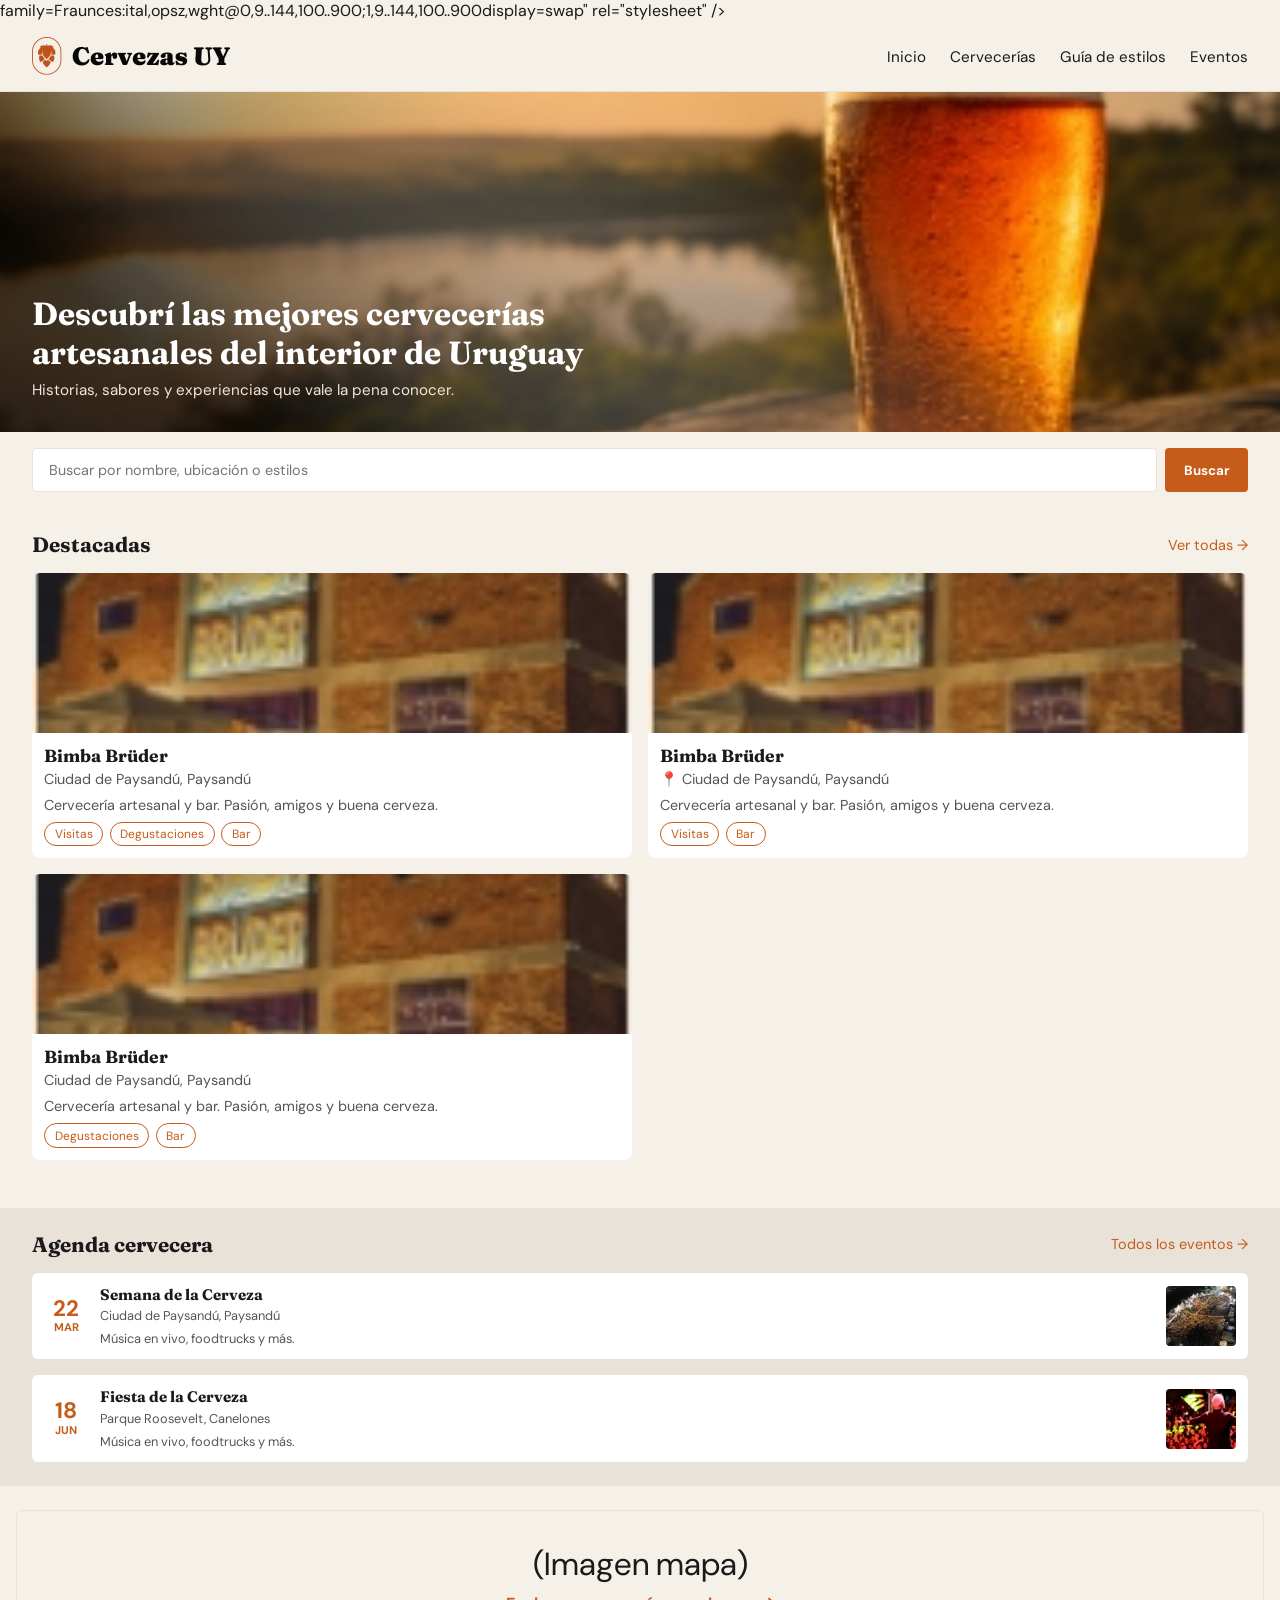
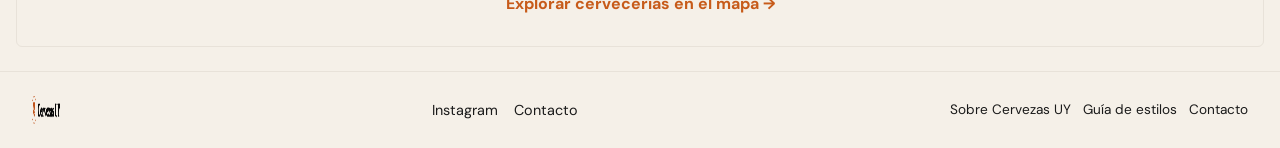
==== index.html @ 3a839fa4 "Add files via upload" ====
<!DOCTYPE html>
<html lang="es">
  <head>
    <meta charset="UTF-8" />
    <meta name="viewport" content="width=device-width, initial-scale=1, shrink-to-fit=no" />
    <title>Cervezas UY</title>
    <link href="css/estilos.css" rel="stylesheet" />
    <link href="https://fonts.googleapis.com/css2?family=DM+Sans:ital,opsz,wght@0,9..40,100..1000;1,9..40,100..1000<link href="https://fonts.googleapis.com/css2?family=Playfair+Display:wght@700&family=Lato:wght@400;700&display=swap" rel="stylesheet" />family=Fraunces:ital,opsz,wght@0,9..144,100..900;1,9..144,100..900<link href="https://fonts.googleapis.com/css2?family=Playfair+Display:wght@700&family=Lato:wght@400;700&display=swap" rel="stylesheet" />display=swap" rel="stylesheet" />
  </head>
  <body>

    <header>
      <div id="logo">
        <img src="imagenes/logo.png" alt="Logo Cervezas UY" />
      </div>
      <nav>
        <ul>
          <li><a href="index.html">Inicio</a></li>
          <li><a href="cervecerias.html">Cervecerías</a></li>
          <li><a href="guia.html">Guía de estilos</a></li>
          <li><a href="eventos.html">Eventos</a></li>
        </ul>
      </nav>
    </header>

    <main>

      <section class="hero">
        <div class="hero-texto">
          <h1>Descubrí las mejores cervecerías artesanales del interior de Uruguay</h1>
          <p>Historias, sabores y experiencias que vale la pena conocer.</p>
        </div>
      </section>

      <section class="buscador">
        <input type="text" placeholder="Buscar por nombre, ubicación o estilos" />
        <button type="button">Buscar</button>
      </section>

      <section class="destacadas">
        <div class="seccion-titulo">
          <h2>Destacadas</h2>
          <a href="cervecerias.html">Ver todas →</a>
        </div>

        <div class="grilla-cervecerias">

          <article class="tarjeta">
            <figure>
              <img src="imagenes/bimba_bruder.jpg" alt="Bimba Brüder" />
            </figure>
            <div class="tarjeta-info">
              <h3>Bimba Brüder</h3>
              <p class="ubicacion">Ciudad de Paysandú, Paysandú</p>
              <p>Cervecería artesanal y bar. Pasión, amigos y buena cerveza.</p>
              <div class="etiquetas">
                <span>Visitas</span>
                <span>Degustaciones</span>
                <span>Bar</span>
              </div>
            </div>
          </article>

          <article class="tarjeta">
            <figure>
              <img src="imagenes/bimba_bruder.jpg" alt="Bimba Brüder" />
            </figure>
            <div class="tarjeta-info">
              <h3>Bimba Brüder</h3>
              <p class="ubicacion">📍 Ciudad de Paysandú, Paysandú</p>
              <p>Cervecería artesanal y bar. Pasión, amigos y buena cerveza.</p>
              <div class="etiquetas">
                <span>Visitas</span>
                <span>Bar</span>
              </div>
            </div>
          </article>

          <article class="tarjeta">
            <figure>
              <img src="imagenes/bimba_bruder.jpg" alt="Bimba Brüder" />
            </figure>
            <div class="tarjeta-info">
              <h3>Bimba Brüder</h3>
              <p class="ubicacion">Ciudad de Paysandú, Paysandú</p>
              <p>Cervecería artesanal y bar. Pasión, amigos y buena cerveza.</p>
              <div class="etiquetas">
                <span>Degustaciones</span>
                <span>Bar</span>
              </div>
            </div>
          </article>

        </div>
      </section>

      <section class="agenda">
        <div class="seccion-titulo">
          <h2>Agenda cervecera</h2>
          <a href="eventos.html">Todos los eventos →</a>
        </div>

        <div class="lista-eventos">

          <article class="evento">
            <div class="evento-fecha">
              <span class="dia">22</span>
              <span class="mes">MAR</span>
            </div>
            <div class="evento-info">
              <h3>Semana de la Cerveza</h3>
              <p class="ubicacion">Ciudad de Paysandú, Paysandú</p>
              <p>Música en vivo, foodtrucks y más.</p>
            </div>
            <figure>
              <img src="imagenes/evento_semana.jpg" alt="Semana de la Cerveza" />
            </figure>
          </article>

          <article class="evento">
            <div class="evento-fecha">
              <span class="dia">18</span>
              <span class="mes">JUN</span>
            </div>
            <div class="evento-info">
              <h3>Fiesta de la Cerveza</h3>
              <p class="ubicacion"> Parque Roosevelt, Canelones</p>
              <p>Música en vivo, foodtrucks y más.</p>
            </div>
            <figure>
              <img src="imagenes/evento_fiesta.jpg" alt="Fiesta de la Cerveza" />
            </figure>
          </article>

        </div>
      </section>

      <section class="mapa-promo">
        <span>(Imagen mapa)</span>
        <a href="#">Explorar cervecerías en el mapa →</a>
      </section>

    </main>

    <footer>
      <div id="logo-footer">
        <img src="imagenes/logo.png" alt="Logo Cervezas UY" />
      </div>
      <div class="footer-redes">
        <a href="#">Instagram</a>
        <a href="#">Contacto</a>
      </div>
      <nav class="footer-nav">
        <a href="#">Sobre Cervezas UY</a>
        <a href="guia.html">Guía de estilos</a>
        <a href="#">Contacto</a>
      </nav>
    </footer>

  </body>
</html>
---- css/estilos.css ----
@charset "utf-8";

@import url('https://fonts.googleapis.com/css2?family=DM+Sans:ital,opsz,wght@0,9..40,100..1000;1,9..40,100..1000&family=Fraunces:ital,opsz,wght@0,9..144,100..900;1,9..144,100..900&display=swap');


* {
  box-sizing: border-box;
  margin: 0;
  padding: 0;
  border: 0;
}


:root {
  --crema: #f5f0e8;
  --naranja: #c75b1a;
  --negro: #1a1a1a;
  --gris-claro: #e8e2d9;
  --gris-texto: #555555;
  --fuente-titulo: 'Fraunces', serif;
  --fuente-cuerpo: 'DM Sans', sans-serif;
}


body {
  font-family: var(--fuente-cuerpo);
  background-color: var(--crema);
  color: var(--negro);
  font-size: 1rem;
}

img {
  max-width: 100%;
  height: auto;
  display: block;
}

a {
  color: var(--naranja);
  text-decoration: none;
}

ul {
  list-style: none;
}

h1, h2, h3 {
  font-family: var(--fuente-titulo);
}


header {
  background-color: var(--crema);
  padding: 1rem;
  display: flex;
  justify-content: space-between;
  align-items: center;
  border-bottom: 1px solid var(--gris-claro);
}

#logo {
  display: flex;
  align-items: center;
}

#logo img {
  width: 198px;
  height: 38px;
}


nav ul {
  display: none;
}



.hero {
  background-image: url('../imagenes/hero_inicio.jpg');
  background-size: cover;
  background-position: center;
  min-height: 240px;
  display: flex;
  align-items: flex-end;
  padding: 1.5rem;
}

.hero-texto h1 {
  font-size: 1.5rem;
  color: #fff;
  margin-bottom: 0.5rem;
}

.hero-texto p {
  color: #f0e8d8;
  font-size: 0.95rem;
}


.buscador {
  display: flex;
  gap: 0.5rem;
  padding: 1rem;
}

.buscador input {
  flex: 1;
  padding: 0.75rem 1rem;
  border: 1px solid var(--gris-claro);
  border-radius: 4px;
  font-family: var(--fuente-cuerpo);
  font-size: 0.9rem;
  background-color: #fff;
}

.buscador button {
  background-color: var(--naranja);
  color: #fff;
  padding: 0.75rem 1.2rem;
  border-radius: 4px;
  font-family: var(--fuente-cuerpo);
  font-weight: 700;
  cursor: pointer;
}


.seccion-titulo {
  display: flex;
  justify-content: space-between;
  align-items: center;
  margin-bottom: 1rem;
  padding: 0 1rem;
}

.seccion-titulo h2 {
  font-size: 1.3rem;
}

.seccion-titulo a {
  font-size: 0.9rem;
  color: var(--naranja);
}


.destacadas {
  padding: 1.5rem 0;
}

.grilla-cervecerias {
  display: flex;
  flex-direction: column;
  gap: 1rem;
  padding: 0 1rem;
}

.tarjeta {
  background-color: #fff;
  border-radius: 8px;
  overflow: hidden;
}

.tarjeta figure img {
  width: 100%;
  height: 160px;
  object-fit: cover;
}

.tarjeta-info {
  padding: 0.75rem;
}

.tarjeta-info h3 {
  font-size: 1.1rem;
  margin-bottom: 0.25rem;
}

.ubicacion {
  font-size: 0.85rem;
  color: var(--gris-texto);
  margin-bottom: 0.4rem;
}

.tarjeta-info p {
  font-size: 0.9rem;
  color: var(--gris-texto);
  margin-bottom: 0.5rem;
}



.etiquetas {
  display: flex;
  flex-wrap: wrap;
  gap: 0.4rem;
}

.etiquetas span {
  border: 1px solid var(--naranja);
  color: var(--naranja);
  font-size: 0.75rem;
  padding: 0.2rem 0.6rem;
  border-radius: 20px;
}


.agenda {
  background-color: var(--gris-claro);
  padding: 1.5rem 0;
  margin: 1.5rem 0;
}

.lista-eventos {
  display: flex;
  flex-direction: column;
  gap: 1rem;
  padding: 0 1rem;
}

.evento {
  display: flex;
  align-items: center;
  gap: 0.75rem;
  background-color: #fff;
  border-radius: 6px;
  padding: 0.75rem;
}

.evento-fecha {
  display: flex;
  flex-direction: column;
  align-items: center;
  min-width: 44px;
}

.evento-fecha .dia {
  font-size: 1.4rem;
  font-weight: 700;
  color: var(--naranja);
  line-height: 1;
}

.evento-fecha .mes {
  font-size: 0.7rem;
  color: var(--naranja);
  font-weight: 700;
}

.evento-info {
  flex: 1;
}

.evento-info h3 {
  font-size: 0.95rem;
  margin-bottom: 0.2rem;
}

.evento-info p {
  font-size: 0.8rem;
  color: var(--gris-texto);
}

.evento figure {
  width: 70px;
  flex-shrink: 0;
}

.evento figure img {
  width: 70px;
  height: 60px;
  object-fit: cover;
  border-radius: 4px;
}


.mapa-promo {
  text-align: center;
  padding: 2rem 1rem;
  border: 1px solid var(--gris-claro);
  margin: 0 1rem 1.5rem;
  border-radius: 6px;
}

.mapa-promo span {
  display: block;
  font-size: 2rem;
  margin-bottom: 0.5rem;
}

.mapa-promo a {
  font-size: 1rem;
  font-weight: 700;
}


.hero-interno figure img {
  width: 100%;
  height: 180px;
  object-fit: cover;
}

.listado {
  padding: 1.5rem 1rem;
}

.listado h2 {
  font-size: 1.3rem;
  margin-bottom: 1rem;
}

.lista-cervecerias {
  display: flex;
  flex-direction: column;
  gap: 0.75rem;
}

.tarjeta-lista {
  display: flex;
  align-items: center;
  gap: 0.75rem;
  background-color: #fff;
  border-radius: 6px;
  padding: 0.75rem;
  color: var(--negro);
}

.tarjeta-lista figure {
  width: 90px;
  flex-shrink: 0;
}

.tarjeta-lista figure img {
  width: 90px;
  height: 70px;
  object-fit: cover;
  border-radius: 4px;
}

.tarjeta-lista .tarjeta-info {
  flex: 1;
  padding: 0;
}

.flecha {
  font-size: 1.5rem;
  color: var(--gris-texto);
}

.paginacion {
  display: flex;
  justify-content: space-between;
  margin-top: 1.5rem;
  font-size: 0.9rem;
}


.hero-ficha figure img {
  width: 100%;
  height: 200px;
  object-fit: cover;
}

.ficha-contenido {
  padding: 1.5rem 1rem;
  display: flex;
  flex-direction: column;
  gap: 2rem;
}

.ficha-titulo h1 {
  font-size: 1.6rem;
  margin-bottom: 0.4rem;
}

.ficha-historia p {
  font-size: 0.95rem;
  color: var(--gris-texto);
  margin-bottom: 0.75rem;
  line-height: 1.6;
}

.ficha-servicios {
  display: grid;
  grid-template-columns: 1fr 1fr 1fr;
  gap: 0.5rem;
  background-color: var(--gris-claro);
  padding: 1rem;
  border-radius: 6px;
  text-align: center;
}

.servicio span {
  font-size: 1.5rem;
  display: block;
  margin-bottom: 0.3rem;
}

.servicio p {
  font-size: 0.8rem;
  color: var(--gris-texto);
}

.ficha-estilos h2,
.ficha-contacto h2,
.ficha-galeria h2,
.ficha-historia h2 {
  font-size: 1.1rem;
  margin-bottom: 0.75rem;
}

.contacto-grid {
  display: flex;
  flex-direction: column;
  gap: 1rem;
}

.mapa img {
  width: 100%;
  height: 140px;
  object-fit: cover;
  border-radius: 6px;
}

.datos-contacto {
  display: flex;
  flex-direction: column;
  gap: 0.5rem;
  font-size: 0.9rem;
}

/* GRID en la galería de fotos */
.galeria-grid {
  display: grid;
  grid-template-columns: 1fr 1fr 1fr;
  gap: 0.4rem;
}

.galeria-grid figure img {
  width: 100%;
  height: 90px;
  object-fit: cover;
  border-radius: 4px;
}


.hero-guia {
  position: relative;
}

.hero-guia figure img {
  width: 100%;
  height: 200px;
  object-fit: cover;
}

.hero-guia-texto {
  background-color: rgba(0,0,0,0.55);
  padding: 1.2rem;
  position: absolute;
  bottom: 0;
  left: 0;
  right: 0;
}

.hero-guia-texto h1 {
  color: #fff;
  font-size: 1.4rem;
  margin-bottom: 0.3rem;
}

.hero-guia-texto p {
  color: #f0e8d8;
  font-size: 0.9rem;
}

.intro-guia {
  padding: 1rem;
}

.intro-box {
  display: flex;
  gap: 0.75rem;
  align-items: flex-start;
  background-color: var(--gris-claro);
  padding: 1rem;
  border-radius: 6px;
  border-left: 3px solid var(--naranja);
}

.intro-box span {
  font-size: 1.5rem;
}

.intro-box p {
  font-size: 0.9rem;
  color: var(--gris-texto);
  line-height: 1.5;
}

.lista-estilos {
  padding: 0 1rem;
  display: flex;
  flex-direction: column;
  gap: 1.5rem;
}

.estilo {
  display: flex;
  gap: 0.75rem;
  align-items: flex-start;
}

.estilo figure {
  width: 80px;
  flex-shrink: 0;
}

.estilo figure img {
  width: 80px;
  height: 80px;
  object-fit: cover;
  border-radius: 50%;
}

.estilo-info h2 {
  font-size: 1rem;
  margin-bottom: 0.2rem;
}

.estilo-subtitulo {
  color: var(--naranja);
  font-size: 0.8rem;
  margin-bottom: 0.4rem;
}

.estilo-info p {
  font-size: 0.85rem;
  color: var(--gris-texto);
  line-height: 1.5;
  margin-bottom: 0.4rem;
}

.indicadores {
  background-color: var(--naranja);
  padding: 0.4rem 0.75rem;
  border-radius: 4px;
  display: flex;
  gap: 1rem;
}

.indicadores span {
  color: #fff;
  font-size: 0.75rem;
}

.cierre-guia {
  text-align: center;
  padding: 2rem 1rem;
  border: 1px solid var(--gris-claro);
  margin: 1.5rem 1rem;
  border-radius: 6px;
  font-weight: 700;
  font-size: 1rem;
}


.hero-eventos {
  position: relative;
}

.hero-eventos figure img {
  width: 100%;
  height: 200px;
  object-fit: cover;
}

.hero-eventos-texto {
  background-color: rgba(0,0,0,0.5);
  padding: 1.2rem;
  position: absolute;
  bottom: 0;
  left: 0;
  right: 0;
}

.hero-eventos-texto h1 {
  color: #fff;
  font-size: 1.4rem;
  margin-bottom: 0.3rem;
}

.hero-eventos-texto p {
  color: #f0e8d8;
  font-size: 0.9rem;
}

.filtros {
  display: flex;
  gap: 0.5rem;
  padding: 1rem;
  flex-wrap: wrap;
}

.filtro {
  border: 1px solid var(--negro);
  background-color: transparent;
  padding: 0.4rem 1rem;
  border-radius: 20px;
  font-family: var(--fuente-cuerpo);
  font-size: 0.85rem;
  cursor: pointer;
}

.filtro.activo {
  background-color: var(--naranja);
  color: #fff;
  border-color: var(--naranja);
}

.agenda-eventos {
  padding: 1rem 0 1.5rem;
}

.enviar-evento {
  text-align: center;
  background-color: var(--gris-claro);
  padding: 2rem 1rem;
  margin: 0 1rem 1.5rem;
  border-radius: 6px;
}

.enviar-evento h2 {
  font-size: 1.2rem;
  margin-bottom: 0.75rem;
}

.enviar-evento p {
  font-size: 0.9rem;
  color: var(--gris-texto);
  margin-bottom: 1.2rem;
  line-height: 1.5;
}

.boton-naranja {
  display: inline-block;
  background-color: var(--naranja);
  color: #fff;
  padding: 0.75rem 1.5rem;
  border-radius: 4px;
  font-weight: 700;
  font-size: 0.9rem;
}



footer {
  background-color: var(--crema);
  border-top: 1px solid var(--gris-claro);
  padding: 1.5rem 1rem;
  display: flex;
  flex-direction: column;
  gap: 1rem;
}

#logo-footer {
  display: flex;
  align-items: center;
  gap: 0.5rem;
}

#logo-footer img {
  width: 28px;
  height: 28px;
}

#logo-footer span {
  font-family: var(--fuente-titulo);
  font-size: 1rem;
}

.footer-redes {
  display: flex;
  gap: 1rem;
}

.footer-redes a {
  font-size: 0.9rem;
  color: var(--negro);
}

.footer-nav {
  display: flex;
  flex-wrap: wrap;
  gap: 0.75rem;
}

.footer-nav a {
  font-size: 0.85rem;
  color: var(--negro);
}



@media (min-width: 640px) {

  header {
    padding: 1rem 2rem;
  }

  nav ul {
    display: flex;
    gap: 1.5rem;
  }

  nav ul li a {
    font-size: 0.95rem;
    color: var(--negro);
  }

  nav ul li a:hover {
    color: var(--naranja);
  }

  
  .grilla-cervecerias {
    display: grid;
    grid-template-columns: 1fr 1fr;
    gap: 1rem;
    padding: 0 2rem;
  }

  .seccion-titulo {
    padding: 0 2rem;
  }

  .buscador {
    padding: 1rem 2rem;
  }

  .agenda {
    padding: 1.5rem 0;
  }

  .lista-eventos {
    padding: 0 2rem;
  }

  .hero-texto h1 {
    font-size: 2rem;
    max-width: 60%;
  }

  .hero {
    min-height: 340px;
    padding: 2rem;
  }

  .contacto-grid {
    flex-direction: row;
  }

  .mapa {
    flex: 1;
  }

  .datos-contacto {
    flex: 1;
  }

  footer {
    flex-direction: row;
    flex-wrap: wrap;
    justify-content: space-between;
    align-items: center;
    padding: 1.5rem 2rem;
  }
}
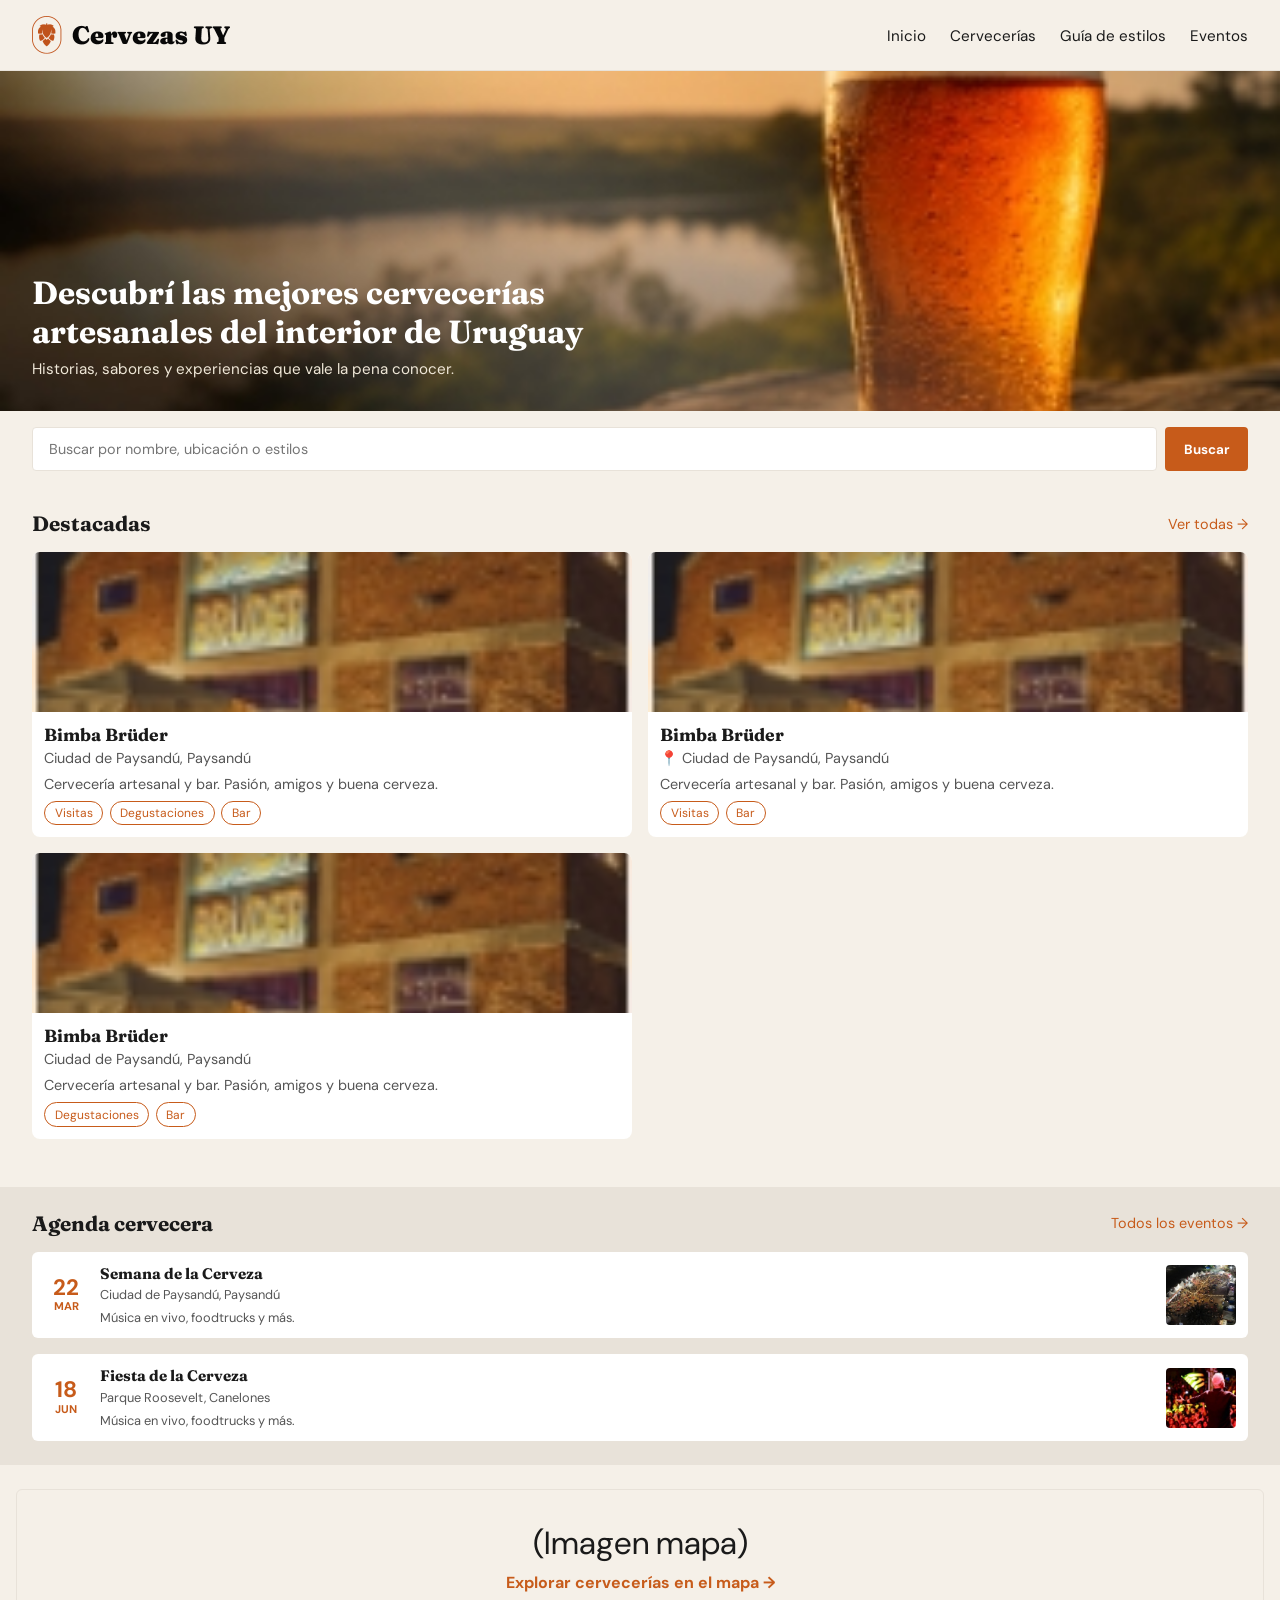
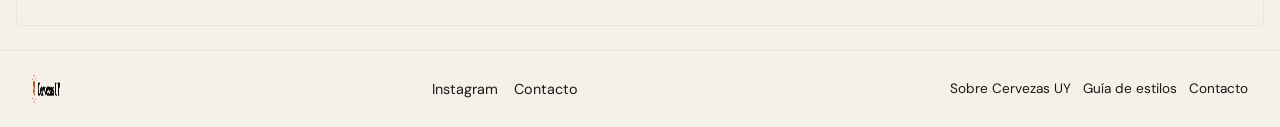
==== commit 477950c5: "Add files via upload" ====
--- a/index.html
+++ b/index.html
@@ -5,7 +5,9 @@
     <meta name="viewport" content="width=device-width, initial-scale=1, shrink-to-fit=no" />
     <title>Cervezas UY</title>
     <link href="css/estilos.css" rel="stylesheet" />
-    <link href="https://fonts.googleapis.com/css2?family=DM+Sans:ital,opsz,wght@0,9..40,100..1000;1,9..40,100..1000<link href="https://fonts.googleapis.com/css2?family=Playfair+Display:wght@700&family=Lato:wght@400;700&display=swap" rel="stylesheet" />family=Fraunces:ital,opsz,wght@0,9..144,100..900;1,9..144,100..900<link href="https://fonts.googleapis.com/css2?family=Playfair+Display:wght@700&family=Lato:wght@400;700&display=swap" rel="stylesheet" />display=swap" rel="stylesheet" />
+    <link rel="preconnect" href="https://fonts.googleapis.com">
+<link rel="preconnect" href="https://fonts.gstatic.com" crossorigin>
+<link href="https://fonts.googleapis.com/css2?family=DM+Sans:ital,opsz,wght@0,9..40,100..1000;1,9..40,100..1000&family=Fraunces:ital,opsz,wght@0,9..144,100..900;1,9..144,100..900&display=swap" rel="stylesheet">
   </head>
   <body>
 
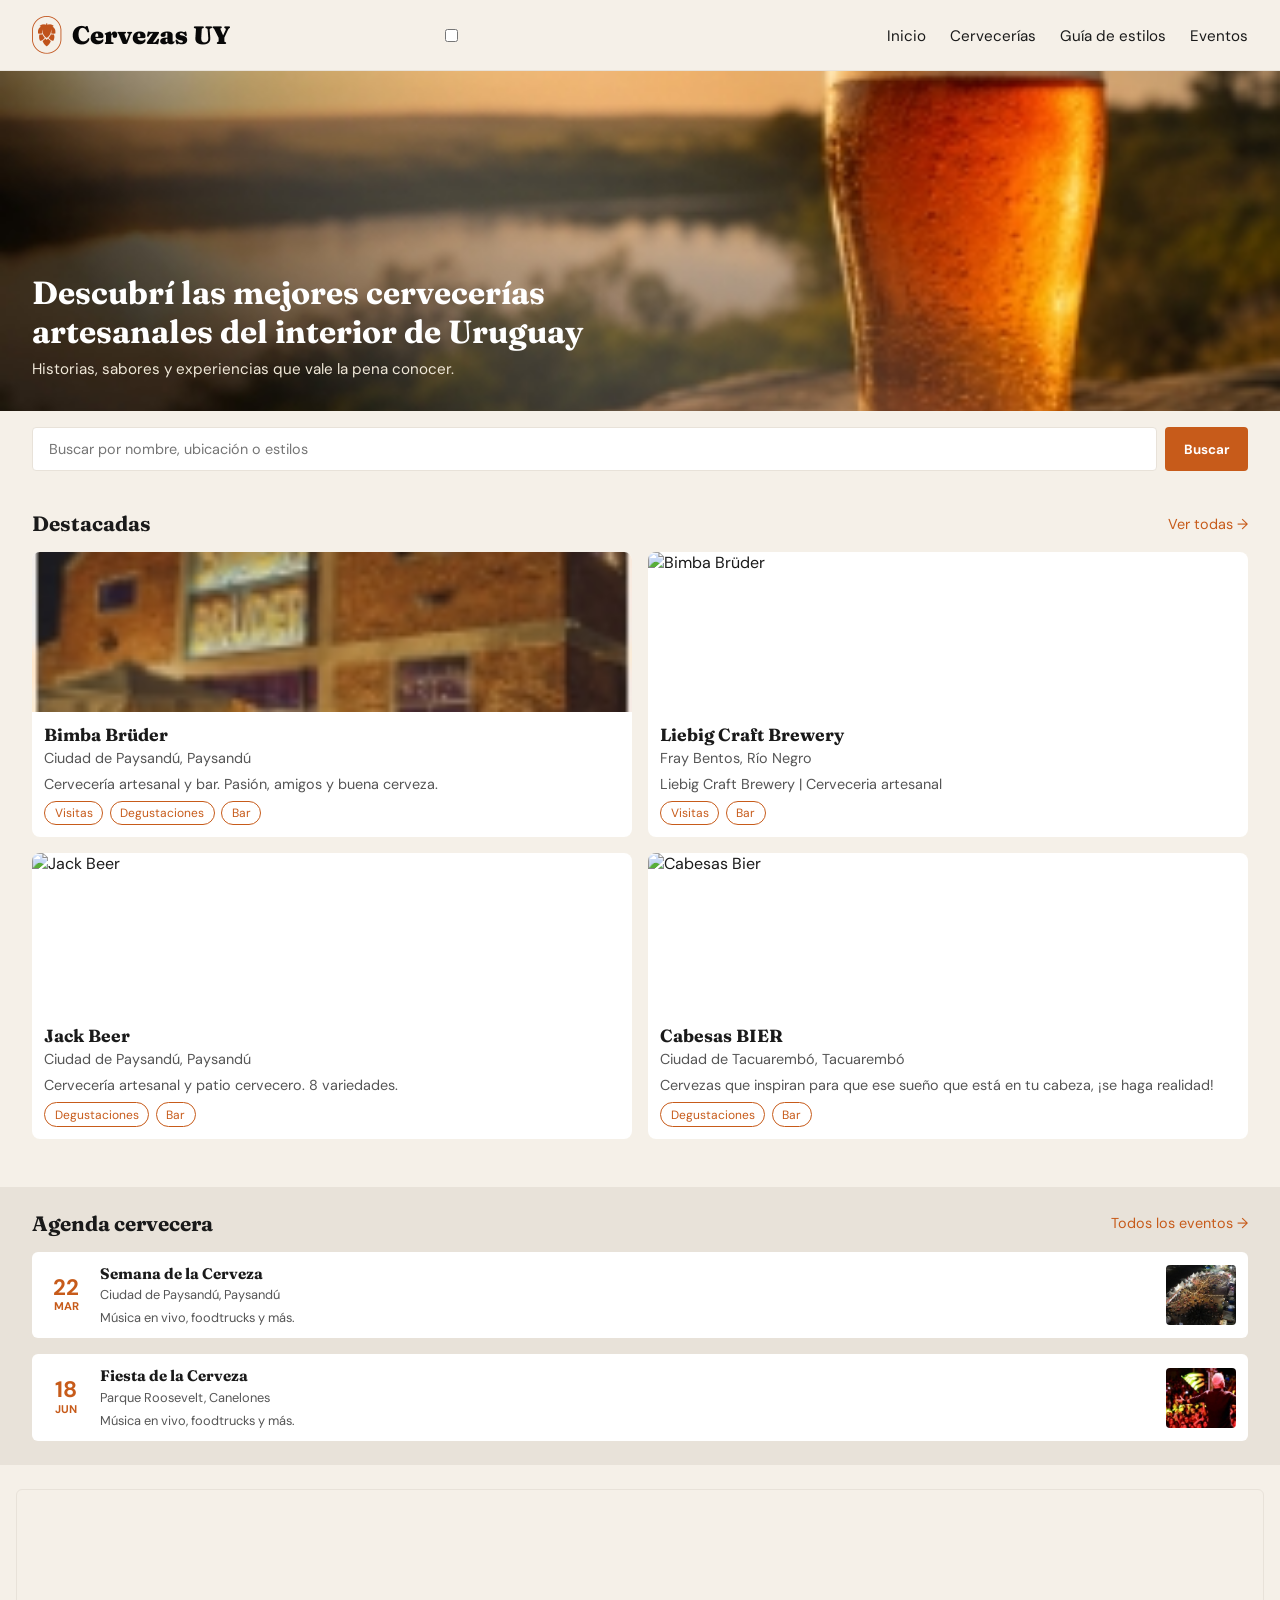
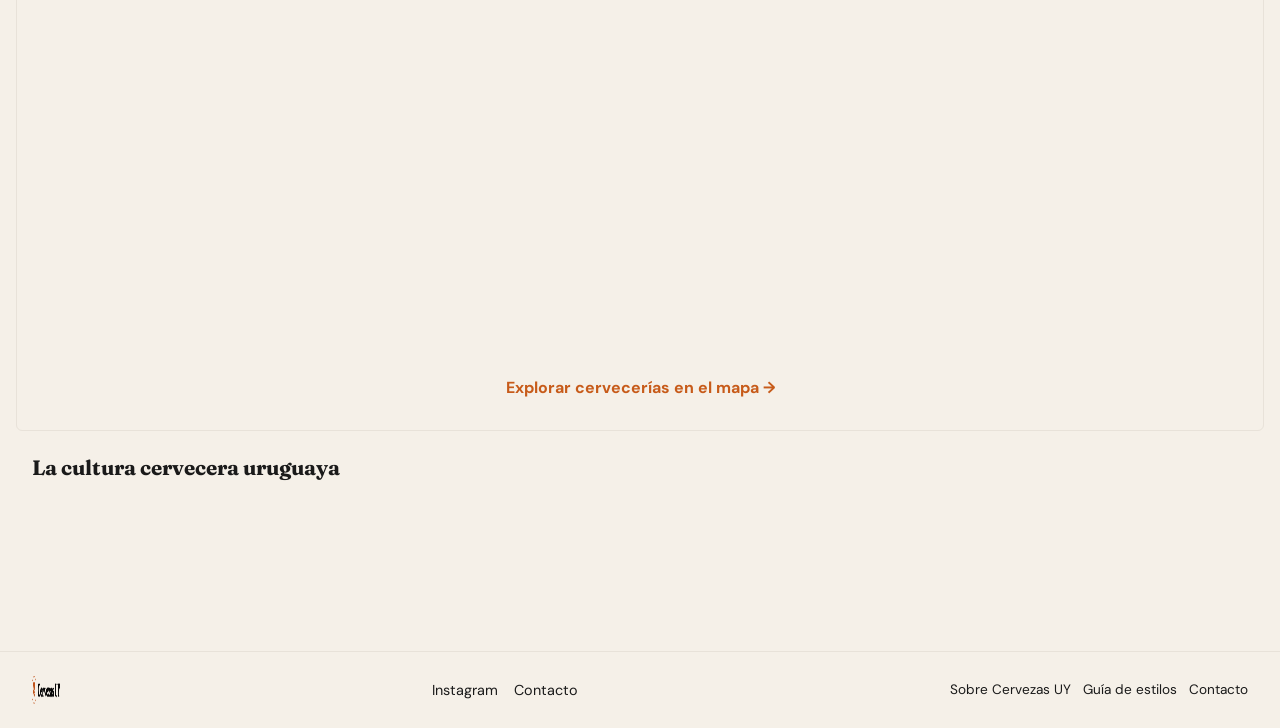
==== commit 456edb91: "Add files via upload" ====
--- a/index.html
+++ b/index.html
@@ -5,9 +5,6 @@
     <meta name="viewport" content="width=device-width, initial-scale=1, shrink-to-fit=no" />
     <title>Cervezas UY</title>
     <link href="css/estilos.css" rel="stylesheet" />
-    <link rel="preconnect" href="https://fonts.googleapis.com">
-<link rel="preconnect" href="https://fonts.gstatic.com" crossorigin>
-<link href="https://fonts.googleapis.com/css2?family=DM+Sans:ital,opsz,wght@0,9..40,100..1000;1,9..40,100..1000&family=Fraunces:ital,opsz,wght@0,9..144,100..900;1,9..144,100..900&display=swap" rel="stylesheet">
   </head>
   <body>
 
@@ -15,6 +12,16 @@
       <div id="logo">
         <img src="imagenes/logo.png" alt="Logo Cervezas UY" />
       </div>
+      
+
+        <!-- El checkbox "prende y apaga" el menú -->
+ <input type="checkbox" id="menu-toggle" />
+ <!-- Las tres span son las tres líneas hechas con CSS -->
+ <label for="menu-toggle" class="hamburguesa">
+    <span></span>
+    <span></span>
+    <span></span>
+  </label>
       <nav>
         <ul>
           <li><a href="index.html">Inicio</a></li>
@@ -23,6 +30,7 @@
           <li><a href="eventos.html">Eventos</a></li>
         </ul>
       </nav>
+
     </header>
 
     <main>
@@ -65,12 +73,12 @@
 
           <article class="tarjeta">
             <figure>
-              <img src="imagenes/bimba_bruder.jpg" alt="Bimba Brüder" />
-            </figure>
-            <div class="tarjeta-info">
-              <h3>Bimba Brüder</h3>
-              <p class="ubicacion">📍 Ciudad de Paysandú, Paysandú</p>
-              <p>Cervecería artesanal y bar. Pasión, amigos y buena cerveza.</p>
+              <img src="imagenes/liebig.png" alt="Bimba Brüder" />
+            </figure>
+            <div class="tarjeta-info">
+              <h3>Liebig Craft Brewery </h3>
+              <p class="ubicacion">Fray Bentos, Río Negro</p>
+              <p>Liebig Craft Brewery | Cerveceria artesanal</p>
               <div class="etiquetas">
                 <span>Visitas</span>
                 <span>Bar</span>
@@ -80,12 +88,27 @@
 
           <article class="tarjeta">
             <figure>
-              <img src="imagenes/bimba_bruder.jpg" alt="Bimba Brüder" />
-            </figure>
-            <div class="tarjeta-info">
-              <h3>Bimba Brüder</h3>
+              <img src="imagenes/jack_beer.jpg" alt="Jack Beer" />
+            </figure>
+            <div class="tarjeta-info">
+              <h3>Jack Beer</h3>
               <p class="ubicacion">Ciudad de Paysandú, Paysandú</p>
-              <p>Cervecería artesanal y bar. Pasión, amigos y buena cerveza.</p>
+              <p>Cervecería artesanal y patio cervecero. 8 variedades. </p>
+              <div class="etiquetas">
+                <span>Degustaciones</span>
+                <span>Bar</span>
+              </div>
+            </div>
+          </article>
+
+                    <article class="tarjeta">
+            <figure>
+              <img src="imagenes/cabesas_bier.jpg" alt="Cabesas Bier" />
+            </figure>
+            <div class="tarjeta-info">
+              <h3>Cabesas BIER</h3>
+              <p class="ubicacion">Ciudad de Tacuarembó, Tacuarembó</p>
+              <p>Cervezas que inspiran para que ese sueño que está en tu cabeza, ¡se haga realidad!</p>
               <div class="etiquetas">
                 <span>Degustaciones</span>
                 <span>Bar</span>
@@ -138,9 +161,25 @@
       </section>
 
       <section class="mapa-promo">
-        <span>(Imagen mapa)</span>
+          <div class="mapa-embed">
+        <iframe src="https://www.google.com/maps/embed?pb=!1m18!1m12!1m3!1d1578.3796979217188!2d-58.08457172355909!3d-32.306999937424834!2m3!1f0!2f0!3f0!3m2!1i1024!2i768!4f13.1!3m3!1m2!1s0x95afc95200daf905%3A0x6db7a3d7eda2b0ac!2sBimba%20Br%C3%BCder!5e1!3m2!1ses!2suy!4v1780592825533!5m2!1ses!2suy" width="600" height="450" style="border:0;" allowfullscreen="" loading="lazy" referrerpolicy="no-referrer-when-downgrade"></iframe>
+        </div>
         <a href="#">Explorar cervecerías en el mapa →</a>
       </section>
+
+      <section class="video-presentacion">
+    <div class="seccion-titulo">
+        <h2>La cultura cervecera uruguaya</h2>
+    </div>
+
+    <div class="video-embed">
+        <iframe
+            src="https://www.youtube.com/embed/wKHf8IFnwxA"
+            title="Video sobre cerveza artesanal uruguaya"
+            allowfullscreen>
+        </iframe>
+    </div>
+</section>
 
     </main>
 
